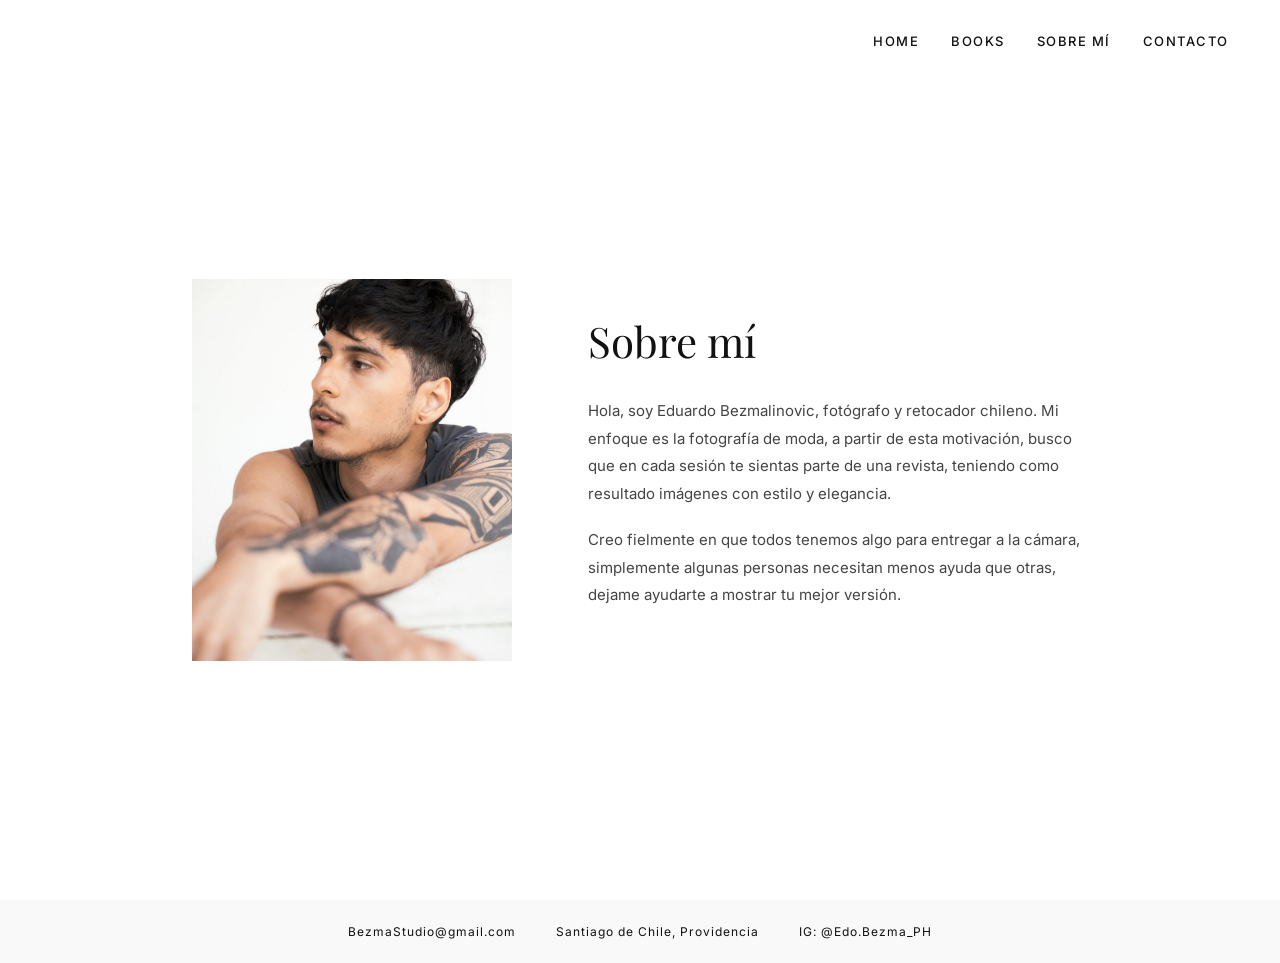
==== about/index.html @ bd8b9138 "Movil" ====
<!DOCTYPE html>
<html lang="es">
<head>
  <meta charset="UTF-8">
  <meta name="viewport" content="width=device-width, initial-scale=1.0">
  <title>Sobre mí | Bezma Studio</title>

  <link href="https://fonts.googleapis.com/css2?family=Inter:wght@300;400;500&family=Playfair+Display:wght@400;500;600&display=swap" rel="stylesheet">
  <link rel="stylesheet" href="/style.css">
</head>

<body class="about-page inner-page is-loading" style="overflow:hidden;height:100vh;">

  <!-- MENÚ -->
  <header class="menu">
    <nav>
      <ul>
        <li><a href="/">Home</a></li>
        <li><a href="/#books">Books</a></li>
        <li><a href="/about">Sobre mí</a></li>
        <li><a href="/contact">Contacto</a></li>
      </ul>
    </nav>
  </header>


  <!-- ================================================== -->
  <!-- ABOUT                                              -->
  <!-- ================================================== -->
  <section class="about-section">
    <div class="about-container">

      <div class="about-image">
        <img src="/images/yo.jpg" alt="Eduardo Bezmalinovic ">
        <!-- ↑ reemplaza "yo.jpg" con tu foto de perfil       -->
        <!-- Formato ideal: vertical, mín 600×800px           -->
      </div>

      <div class="about-text">
        <h2>Sobre mí</h2>

        <!-- ↓ Edita libremente el texto de presentación -->
        <p>
          Hola, soy Eduardo Bezmalinovic, fotógrafo y retocador chileno. 
          Mi enfoque es la fotografía de moda, a partir de esta 
          motivación, busco que en cada sesión te sientas parte de una revista, 
          teniendo como resultado imágenes con estilo y elegancia.
        </p>
        <p>
          Creo fielmente en que todos tenemos algo para entregar a la cámara, simplemente algunas
           personas necesitan menos ayuda que otras, dejame ayudarte a mostrar tu mejor versión.
        </p>
        <!-- ↑ Puedes agregar más párrafos <p> aquí -->
      </div>

    </div>
  </section>


  <!-- FOOTER -->
  <footer class="footer-line">
    <div class="footer-content">
      <a href="mailto:BezmaStudio@gmail.com">BezmaStudio@gmail.com</a>
      <span>Santiago de Chile, Providencia</span>
      <a href="https://www.instagram.com/edo.bezma_ph/" target="_blank" rel="noopener">IG: @Edo.Bezma_PH</a>
    </div>
  </footer>


  <!-- JS -->
  <script src="/js/menu.js"></script>
  <script src="/js/pagetransitions.js"></script>

</body>
</html>
---- style.css ----
/* ============================================================
   BEZMA STUDIO — style.css
   Última revisión: producción
   ============================================================ */


/* ============================================================
   1. RESET & VARIABLES
   ============================================================ */

*, *::before, *::after {
  margin: 0;
  padding: 0;
  box-sizing: border-box;
}

:root {
  --color-bg:       #ffffff;
  --color-text:     #111111;
  --color-muted:    #444444;
  --color-border:   #111111;
  --color-footer-bg:#f9f9f9;
  --font-display:   'Playfair Display', serif;
  --font-body:      'Inter', sans-serif;
  --transition-base: 0.4s ease;
}

html {
  scroll-behavior: smooth;
}

body {
  font-family: var(--font-body);
  background: var(--color-bg);
  color: var(--color-text);
  opacity: 1;
  transition: opacity 0.5s;
  will-change: opacity;
}

/* Fade in/out para page transitions */
body.is-loading,
body.fade-out {
  opacity: 0;
}


/* ============================================================
   2. MENÚ
   ============================================================ */

.menu {
  position: fixed;
  top: 0;
  right: 0;
  width: 100%;
  z-index: 10000;
  padding: 30px 4%;
  display: flex;
  justify-content: flex-end;
  background: transparent;
  transition: opacity 0.5s ease, background 0.4s ease;
}

.menu ul {
  list-style: none;
  display: flex;
  gap: 32px;
}

.menu a {
  text-decoration: none;
  font-weight: 500;
  font-size: 13px;
  letter-spacing: 1.5px;
  text-transform: uppercase;
  transition: color var(--transition-base), opacity var(--transition-base);
}

.menu a:hover {
  opacity: 0.6;
}

/* Colores adaptativos en Home */
.menu.light a { color: #ffffff; }
.menu.dark  a { color: #111111; }

/* Páginas internas — fondo blanco fijo */
body.about-page   .menu,
body.contact-page .menu {
  background: var(--color-bg);
}

body.about-page   .menu a,
body.contact-page .menu a {
  color: var(--color-text);
}


/* ============================================================
   3. HOME — SLIDESHOW
   ============================================================ */

.slideshow-section {
  position: relative;
  height: 100vh;
  overflow: hidden;
}

.slideshow img {
  width: 100%;
  height: 100%;
  object-fit: cover;
  position: absolute;
  top: 0;
  left: 0;
  opacity: 0;
  transition: opacity 2s ease;
  /* Evita taint en canvas para getBrightness */
  cross-origin: anonymous;
}

.slideshow img.active {
  opacity: 1;
}


/* ============================================================
   4. HERO
   ============================================================ */

.hero-text {
  position: absolute;
  top: 50%;
  left: 50%;
  transform: translate(-50%, -50%);
  text-align: center;
  will-change: transform;
  pointer-events: none;
}

.hero-text h1 {
  font-family: var(--font-display);
  font-size: clamp(44px, 8vw, 80px);
  font-weight: 500;
  letter-spacing: 3px;
  line-height: 1.1;
}

.hero-text p {
  font-family: var(--font-body);
  font-size: clamp(13px, 2vw, 18px);
  margin-top: 16px;
  letter-spacing: 3px;
  font-weight: 300;
  text-transform: uppercase;
}

.adaptive-text.light { color: #f5f5f5; }
.adaptive-text.dark  { color: #111111; }


/* ============================================================
   5. BOOKS
   ============================================================ */

section {
  scroll-margin-top: 100px;
}

#books {
  min-height: 100vh;
  padding: 100px 8% 80px;
  text-align: center;
  display: flex;
  flex-direction: column;
}

#books h2 {
  font-family: var(--font-display);
  font-size: clamp(28px, 4vw, 42px);
  font-weight: 500;
  letter-spacing: 3px;
  margin-bottom: 60px;
  text-transform: uppercase;
}

.books-grid {
  display: grid;
  grid-template-columns: repeat(auto-fit, minmax(280px, 1fr));
  gap: 60px;
}

.book img {
  width: 100%;
  height: auto;
  aspect-ratio: 9 / 16; /* proporción vertical 1080×1920 */
  object-fit: cover;
  transition: transform var(--transition-base);
  cursor: pointer;
  display: block;
}

.book img:hover {
  transform: scale(1.03);
}

.book h3 {
  font-family: var(--font-display);
  font-size: 22px;
  margin-top: 20px;
  font-weight: 400;
}

.book p {
  font-family: var(--font-body);
  font-size: 14px;
  margin: 8px 0 16px;
  color: var(--color-muted);
  letter-spacing: 0.5px;
}

.book button {
  font-family: var(--font-body);
  font-size: 12px;
  letter-spacing: 2px;
  text-transform: uppercase;
  padding: 10px 24px;
  border: 1px solid var(--color-border);
  background: transparent;
  cursor: pointer;
  transition: background var(--transition-base), color var(--transition-base);
}

.book button:hover {
  background: var(--color-text);
  color: var(--color-bg);
}


/* ============================================================
   6. EDITORIAL — CARRUSEL INFINITO
   ============================================================ */

.editorial-section {
  padding: 120px 0 100px;
  overflow: hidden;
  background: var(--color-bg);
}

.section-title {
  text-align: center;
  font-family: var(--font-body);
  font-size: 11px;
  letter-spacing: 8px;
  font-weight: 400;
  text-transform: uppercase;
  margin-bottom: 80px;
  color: var(--color-muted);
}

.editorial-wrapper {
  position: relative;
  overflow: hidden;
  width: 100%;
  cursor: grab;
}

.editorial-wrapper:active {
  cursor: grabbing;
}

.editorial-track {
  display: flex;
  gap: 32px;
  will-change: transform;
}

.editorial-card {
  flex: 0 0 38%;
  text-decoration: none;
  color: inherit;
  display: block;
}

.editorial-card img {
  width: 100%;
  height: 320px;
  object-fit: cover;
  transition: transform 0.6s ease;
  display: block;
}

.editorial-card:hover img {
  transform: scale(1.04);
}

.editorial-card h3 {
  margin-top: 16px;
  font-family: var(--font-display);
  font-size: 16px;
  letter-spacing: 2px;
  font-weight: 400;
  text-align: center;
}


/* ============================================================
   7. MODAL
   ============================================================ */

.modal {
  display: none;
  position: fixed;
  z-index: 50000;
  inset: 0;
  background: rgba(0, 0, 0, 0.45);
  justify-content: center;
  align-items: center;
  padding: 20px;
}

.modal-content {
  background: rgba(255, 255, 255, 0.96);
  backdrop-filter: blur(12px);
  -webkit-backdrop-filter: blur(12px);
  padding: 48px 40px;
  border-radius: 4px;
  width: 100%;
  max-width: 560px;
  max-height: 90vh;
  overflow-y: auto;
  text-align: left;
  position: relative;
}

.modal-content h3 {
  font-family: var(--font-display);
  font-size: 28px;
  font-weight: 400;
  margin-bottom: 16px;
}

.modal-content p {
  font-family: var(--font-body);
  font-size: 15px;
  line-height: 1.7;
  color: var(--color-muted);
  margin-bottom: 10px;
}

.modal .close {
  position: absolute;
  top: 16px;
  right: 20px;
  font-size: 24px;
  cursor: pointer;
  color: var(--color-text);
  font-weight: 300;
  line-height: 1;
  transition: opacity var(--transition-base);
}

.modal .close:hover {
  opacity: 0.5;
}


/* ============================================================
   8. ABOUT
   ============================================================ */

.about-section {
  min-height: 100vh;
  display: flex;
  justify-content: center;
  align-items: center;
  padding: 120px 8% 80px;
  box-sizing: border-box;
}

.about-container {
  display: flex;
  align-items: center;
  justify-content: center;
  gap: clamp(40px, 6vw, 100px);
  max-width: 1000px;
  margin: 0 auto;
  width: 100%;
}

.about-image {
  flex: 0 0 auto;
}

.about-image img {
  width: clamp(180px, 25vw, 320px);
  height: auto;
  object-fit: cover;
  display: block;
}

.about-text {
  flex: 1;
  min-width: 0;
  max-width: 500px;
}

.about-text h2 {
  font-family: var(--font-display);
  font-size: clamp(28px, 4vw, 42px);
  font-weight: 400;
  margin-bottom: 28px;
}

.about-text p {
  font-family: var(--font-body);
  font-size: 15px;
  line-height: 1.85;
  margin-bottom: 18px;
  color: var(--color-muted);
}


/* ============================================================
   9. CONTACT
   ============================================================ */

.page-wrapper {
  display: flex;
  flex-direction: column;
  min-height: 100vh;
}

main.contact-main {
  flex: 1;
  display: flex;
  align-items: center;
  justify-content: center;
  padding: 120px 8% 60px;
}

.contact-section {
  text-align: center;
}

.contact-section h2 {
  font-family: var(--font-display);
  font-size: clamp(28px, 4vw, 42px);
  font-weight: 400;
  margin-bottom: 24px;
}

.contact-section p {
  font-family: var(--font-body);
  font-size: 15px;
  line-height: 1.7;
  margin-bottom: 14px;
  color: var(--color-muted);
}

.social-links {
  margin-top: 32px;
}

.social-links a {
  font-family: var(--font-body);
  display: inline-block;
  color: var(--color-text);
  text-decoration: none;
  font-size: 13px;
  letter-spacing: 2px;
  text-transform: uppercase;
  border-bottom: 1px solid var(--color-text);
  padding-bottom: 2px;
  transition: opacity var(--transition-base);
}

.social-links a:hover {
  opacity: 0.5;
}


/* ============================================================
   10. FOOTER
   ============================================================ */

footer.footer-line {
  padding: 24px 8%;
  background: var(--color-footer-bg);
  font-family: var(--font-body);
  font-size: 12px;
  letter-spacing: 1px;
  color: var(--color-text);
  display: flex;
  justify-content: center;
  align-items: center;
}

.footer-content {
  display: flex;
  justify-content: center;
  align-items: center;
  gap: 40px;
  flex-wrap: wrap;
  text-align: center;
}

footer.footer-line a {
  color: var(--color-text);
  text-decoration: none;
  transition: opacity var(--transition-base);
}

footer.footer-line a:hover {
  opacity: 0.5;
}


/* ============================================================
   11. RESPONSIVE
   ============================================================ */

@media screen and (max-width: 900px) {
  .editorial-card { flex: 0 0 60%; }
  .editorial-card img { height: 280px; }
}

@media screen and (max-width: 600px) {
  /* Menú */
  .menu {
    padding: 18px 5%;
  }
  .menu ul {
    gap: 20px;
  }
  .menu a {
    font-size: 11px;
    letter-spacing: 1px;
  }

  /* About */
  .about-container {
    flex-direction: column;
    text-align: center;
  }
  .about-text p {
    font-size: 14px;
  }

  /* Editorial */
  .editorial-card { flex: 0 0 85%; }
  .editorial-card img { height: 260px; }

  /* Footer — legible en móvil */
  .footer-content {
    gap: 16px;
    font-size: 11px;
  }
  footer.footer-line {
    padding: 20px 5%;
  }

  /* Modal */
  .modal-content {
    padding: 36px 24px;
  }
}


/* ============================================================
   MODAL — lista de descripción
   ============================================================ */

#modal-description ul {
  list-style: none;
  margin-top: 8px;
}

#modal-description ul li {
  font-family: var(--font-body);
  font-size: 14px;
  line-height: 1.7;
  color: var(--color-muted);
  padding: 6px 0;
  border-bottom: 1px solid rgba(0,0,0,0.06);
  padding-left: 16px;
  position: relative;
}

#modal-description ul li::before {
  content: '—';
  position: absolute;
  left: 0;
  color: #bbb;
}


/* ============================================================
   MODAL — botón Agendar (WhatsApp)
   ============================================================ */

.whatsapp-btn {
  display: inline-block;
  margin-top: 28px;
  padding: 12px 32px;
  font-family: var(--font-body);
  font-size: 12px;
  letter-spacing: 2.5px;
  text-transform: uppercase;
  text-decoration: none;
  color: var(--color-bg);
  background: var(--color-text);
  border: 1px solid var(--color-text);
  transition: background 0.3s ease, color 0.3s ease;
  cursor: pointer;
}

.whatsapp-btn:hover {
  background: transparent;
  color: var(--color-text);
}


/* ============================================================
   BOOKS — card Polas centrada arriba
   ============================================================ */

.books-grid--top {
  display: flex;
  justify-content: center;
  margin-bottom: 60px;
}

.books-grid--top .book {
  width: 100%;
  max-width: 340px;
}


/* ============================================================
   MODAL — aparición suave
   ============================================================ */

.modal {
  opacity: 0;
  transition: opacity 0.35s ease;
  pointer-events: none;
}

.modal.is-open {
  opacity: 1;
  pointer-events: all;
}

.modal-content {
  transform: translateY(18px);
  transition: transform 0.4s cubic-bezier(0.22, 1, 0.36, 1), opacity 0.35s ease;
  opacity: 0;
}

.modal.is-open .modal-content {
  transform: translateY(0);
  opacity: 1;
}
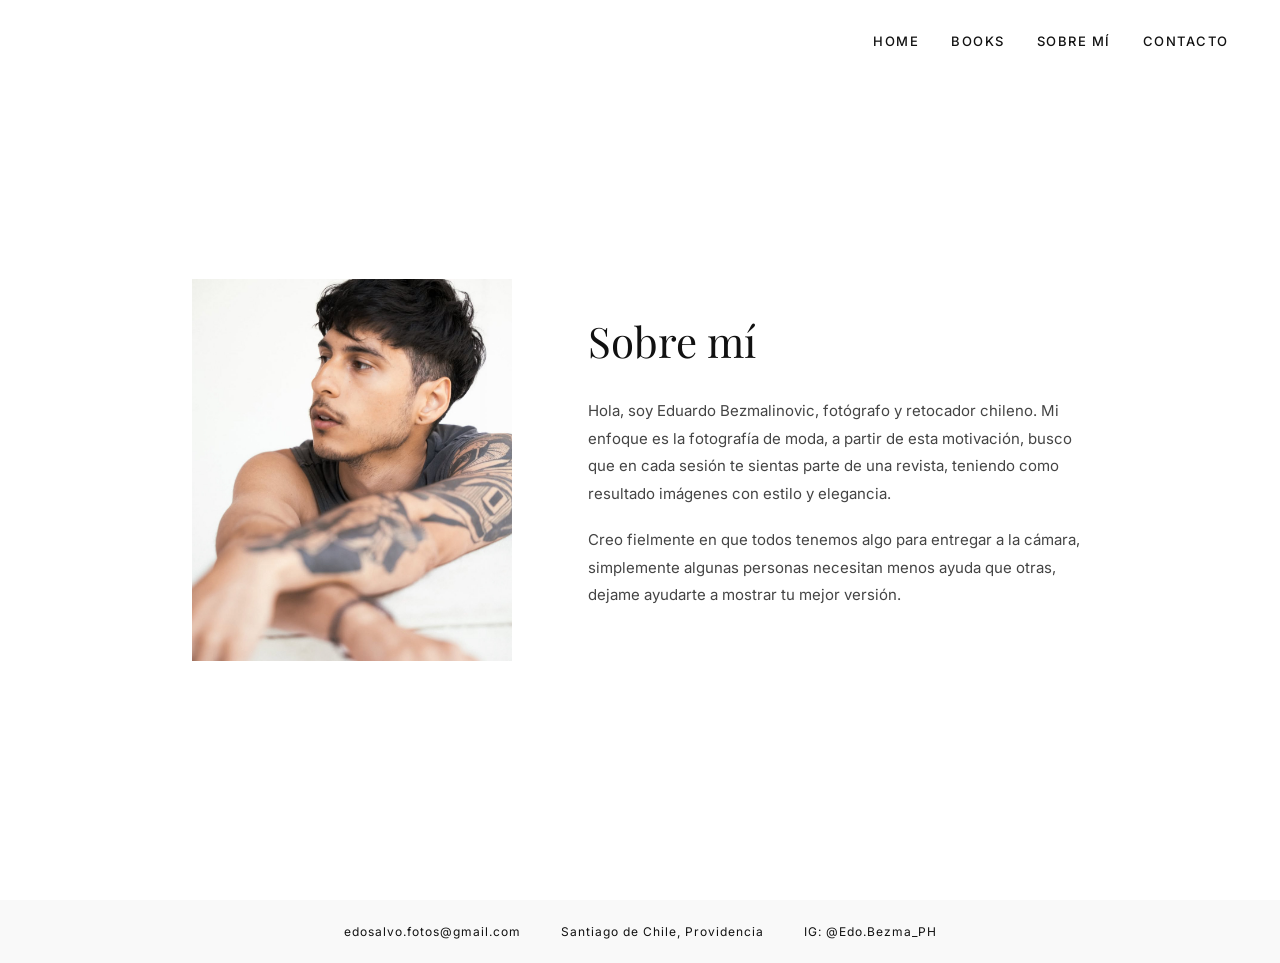
==== commit ab1d34d5: "about mail" ====
--- a/about/index.html
+++ b/about/index.html
@@ -31,7 +31,7 @@
     <div class="about-container">
 
       <div class="about-image">
-        <img src="/images/yo.jpg" alt="Eduardo Bezmalinovic ">
+        <img src="/images/yo.jpg" alt="Eduardo Bezmalinovic">
         <!-- ↑ reemplaza "yo.jpg" con tu foto de perfil       -->
         <!-- Formato ideal: vertical, mín 600×800px           -->
       </div>
@@ -60,7 +60,7 @@
   <!-- FOOTER -->
   <footer class="footer-line">
     <div class="footer-content">
-      <a href="mailto:BezmaStudio@gmail.com">BezmaStudio@gmail.com</a>
+      <a href="mailto:edosalvo.fotos@gmail.com">edosalvo.fotos@gmail.com</a>
       <span>Santiago de Chile, Providencia</span>
       <a href="https://www.instagram.com/edo.bezma_ph/" target="_blank" rel="noopener">IG: @Edo.Bezma_PH</a>
     </div>
--- a/style.css
+++ b/style.css
@@ -370,13 +370,56 @@
    8. ABOUT
    ============================================================ */
 
+/* Desktop: página estática sin scroll */
+body.about-page {
+  overflow: hidden;
+  height: 100vh;
+}
+
 .about-section {
-  min-height: 100vh;
+  height: 100vh;
   display: flex;
   justify-content: center;
   align-items: center;
   padding: 120px 8% 80px;
   box-sizing: border-box;
+  overflow: hidden;
+}
+
+/* Móvil: scroll libre, todo visible */
+@media screen and (max-width: 600px) {
+  body.about-page {
+    overflow-y: auto;
+    height: auto;
+  }
+
+  .about-section {
+    height: auto;
+    min-height: 100vh;
+    overflow: visible;
+    padding: 100px 6% 40px;
+  }
+
+  .about-container {
+    flex-direction: column;
+    align-items: center;
+    text-align: center;
+    gap: 24px;
+  }
+
+  .about-image img {
+    width: 160px;
+  }
+
+  .about-text h2 {
+    font-size: 26px;
+    margin-bottom: 14px;
+  }
+
+  .about-text p {
+    font-size: 14px;
+    line-height: 1.75;
+  }
 }
 
 .about-container {
@@ -662,4 +705,4 @@
 .modal.is-open .modal-content {
   transform: translateY(0);
   opacity: 1;
-}+}
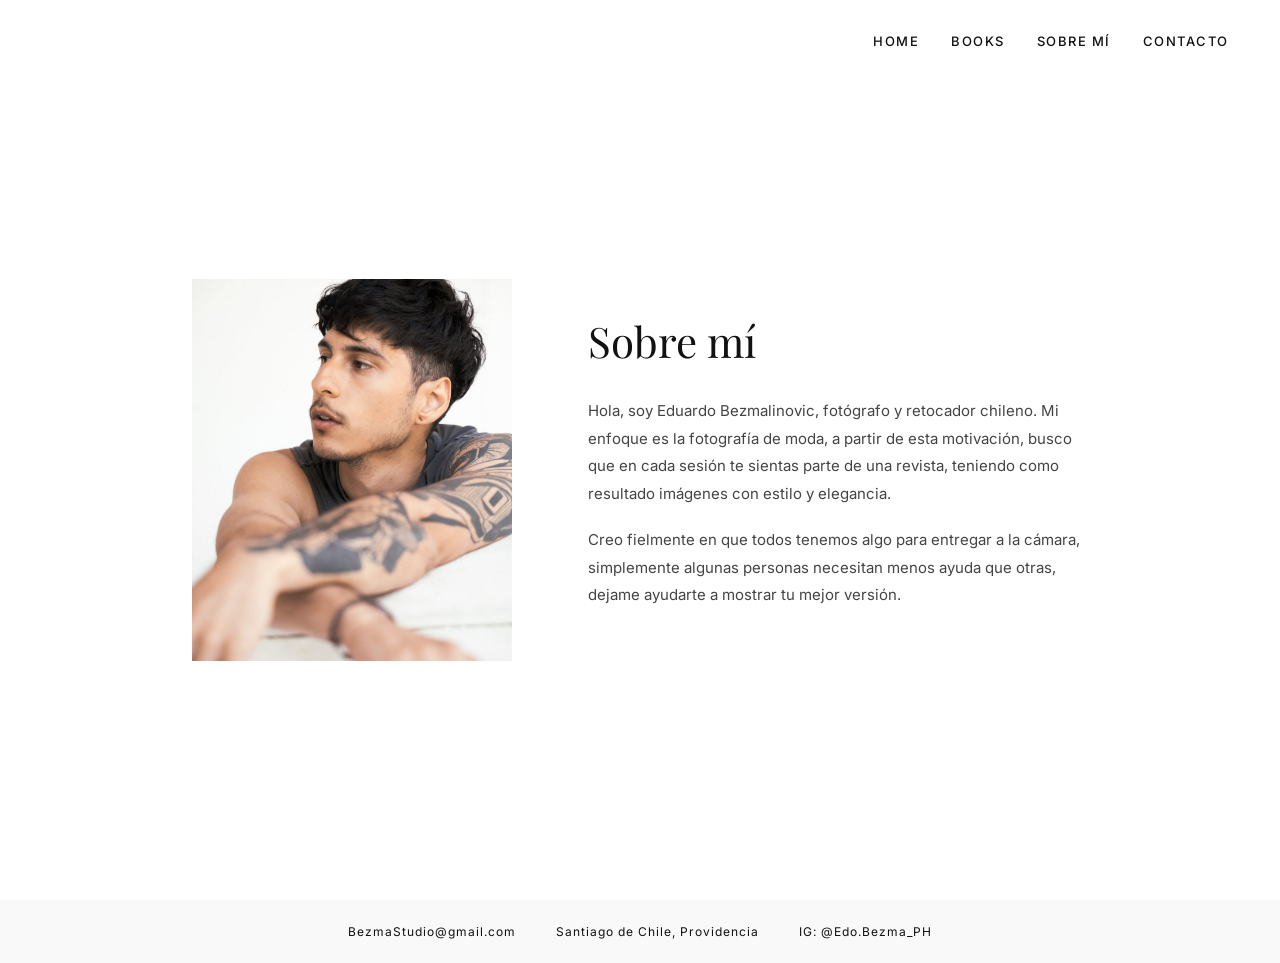
==== commit b90563e1: "metadata" ====
--- a/about/index.html
+++ b/about/index.html
@@ -9,7 +9,7 @@
   <link rel="stylesheet" href="/style.css">
 </head>
 
-<body class="about-page inner-page is-loading" style="overflow:hidden;height:100vh;">
+<body class="about-page inner-page is-loading">
 
   <!-- MENÚ -->
   <header class="menu">
@@ -60,7 +60,7 @@
   <!-- FOOTER -->
   <footer class="footer-line">
     <div class="footer-content">
-      <a href="mailto:edosalvo.fotos@gmail.com">edosalvo.fotos@gmail.com</a>
+      <a href="mailto:BezmaStudio@gmail.com">BezmaStudio@gmail.com</a>
       <span>Santiago de Chile, Providencia</span>
       <a href="https://www.instagram.com/edo.bezma_ph/" target="_blank" rel="noopener">IG: @Edo.Bezma_PH</a>
     </div>
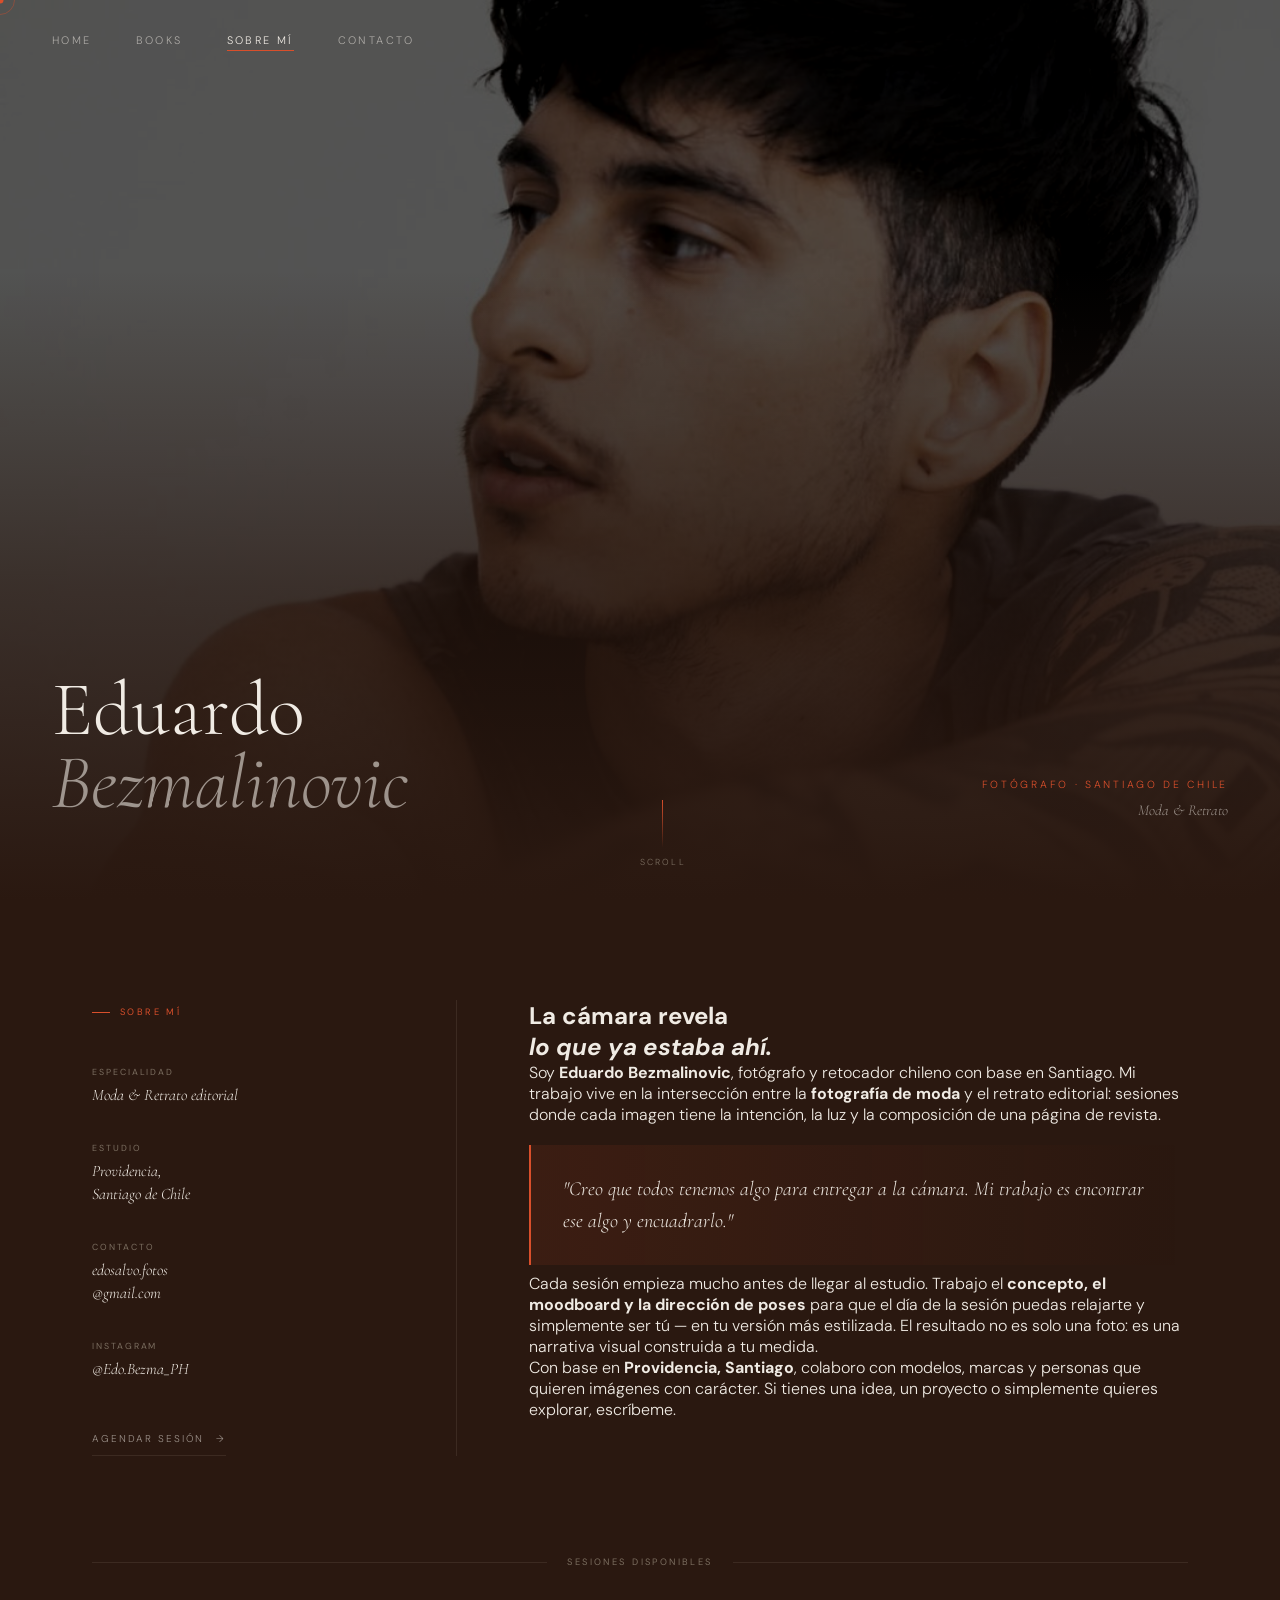
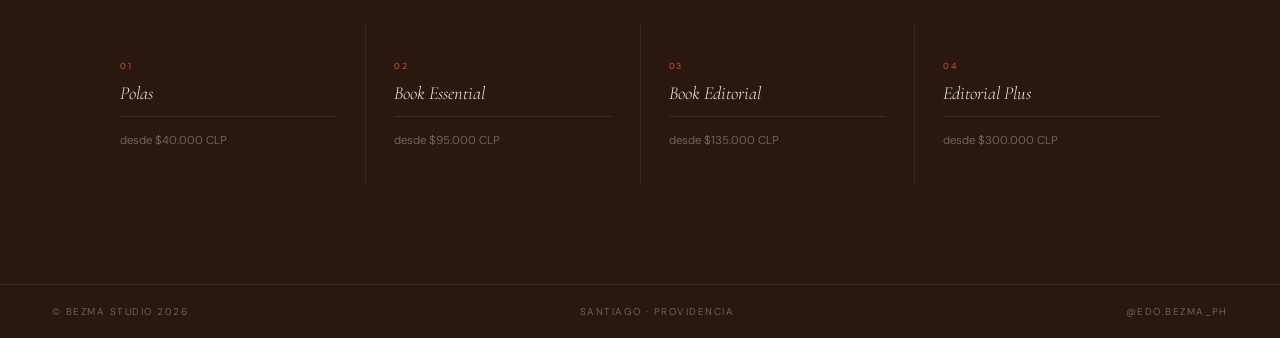
==== commit 06538b6e: "about" ====
--- a/about/index.html
+++ b/about/index.html
@@ -3,73 +3,867 @@
 <head>
   <meta charset="UTF-8">
   <meta name="viewport" content="width=device-width, initial-scale=1.0">
-  <title>Sobre mí | Bezma Studio</title>
-
-  <link href="https://fonts.googleapis.com/css2?family=Inter:wght@300;400;500&family=Playfair+Display:wght@400;500;600&display=swap" rel="stylesheet">
+
+  <title>Sobre mí | Bezma Studio — Eduardo Bezmalinovic, Fotógrafo de Moda en Santiago</title>
+  <meta name="description" content="Eduardo Bezmalinovic, fotógrafo chileno especializado en moda y retrato en Santiago de Chile. Conoce su visión, su trabajo y el estudio Bezma Studio en Providencia.">
+  <link rel="canonical" href="https://bezmastudio.com/about">
+  <meta name="robots" content="index, follow">
+  <meta name="author" content="Eduardo Bezmalinovic — Bezma Studio">
+
+  <meta property="og:type" content="profile">
+  <meta property="og:url" content="https://bezmastudio.com/about">
+  <meta property="og:title" content="Sobre mí | Bezma Studio — Eduardo Bezmalinovic">
+  <meta property="og:description" content="Fotógrafo chileno especializado en moda y retrato. Sesiones de fotografía editorial en Santiago de Chile.">
+  <meta property="og:image" content="https://bezmastudio.com/images/og-cover.jpg">
+  <meta property="og:locale" content="es_CL">
+  <meta property="og:site_name" content="Bezma Studio">
+
+  <meta name="twitter:card" content="summary_large_image">
+  <meta name="twitter:title" content="Sobre mí | Bezma Studio">
+  <meta name="twitter:description" content="Eduardo Bezmalinovic, fotógrafo de moda y retrato en Santiago de Chile.">
+  <meta name="twitter:image" content="https://bezmastudio.com/images/og-cover.jpg">
+
+  <script type="application/ld+json">
+  {
+    "@context": "https://schema.org",
+    "@type": "ProfilePage",
+    "name": "Sobre mí — Eduardo Bezmalinovic",
+    "url": "https://bezmastudio.com/about",
+    "mainEntity": {
+      "@type": "Person",
+      "name": "Eduardo Bezmalinovic",
+      "jobTitle": "Fotógrafo de Moda y Retrato",
+      "description": "Fotógrafo y retocador chileno especializado en fotografía de moda y retrato en Santiago de Chile.",
+      "url": "https://bezmastudio.com",
+      "email": "edosalvo.fotos@gmail.com",
+      "telephone": "+56978979883",
+      "image": "https://bezmastudio.com/images/yo.jpg",
+      "worksFor": { "@type": "Organization", "name": "Bezma Studio" },
+      "address": {
+        "@type": "PostalAddress",
+        "addressLocality": "Providencia",
+        "addressRegion": "Región Metropolitana",
+        "addressCountry": "CL"
+      },
+      "sameAs": ["https://www.instagram.com/edo.bezma_ph/"]
+    }
+  }
+  </script>
+
+  <script type="application/ld+json">
+  {
+    "@context": "https://schema.org",
+    "@type": "BreadcrumbList",
+    "itemListElement": [
+      { "@type": "ListItem", "position": 1, "name": "Home",     "item": "https://bezmastudio.com/" },
+      { "@type": "ListItem", "position": 2, "name": "Sobre mí", "item": "https://bezmastudio.com/about" }
+    ]
+  }
+  </script>
+
+  <link rel="icon" type="image/png" href="/favicon.png">
+  <link rel="preconnect" href="https://fonts.googleapis.com">
+  <link rel="preconnect" href="https://fonts.gstatic.com" crossorigin>
+  <link href="https://fonts.googleapis.com/css2?family=Cormorant+Garamond:ital,wght@0,300;0,400;1,300;1,400;1,500&family=DM+Sans:wght@200;300;400&display=swap" rel="stylesheet">
   <link rel="stylesheet" href="/style.css">
+
+  <style>
+    /* ══════════════════════════════════════════
+       TOKENS — misma paleta que contact.html
+    ══════════════════════════════════════════ */
+    :root {
+      --bg:          #2a1810;
+      --bg-mid:      #3d2118;
+      --bg-light:    #4a2b1e;
+      --border:       rgba(168,156,140,0.14);
+      --border-hover: rgba(168,156,140,0.32);
+      --tango:       #d94f2b;
+      --tango-dim:   rgba(217,79,43,0.10);
+      --olive:       #6b6140;
+      --text:        #f0ebe4;
+      --text-mid:    rgba(240,235,228,0.58);
+      --text-muted:  rgba(168,156,140,0.65);
+      --serif:  'Cormorant Garamond', Georgia, serif;
+      --sans:   'DM Sans', sans-serif;
+      --ease:   cubic-bezier(0.25, 0.1, 0.25, 1);
+    }
+
+    /* ── RESET ───────────────────────────── */
+    *, *::before, *::after { box-sizing: border-box; margin: 0; padding: 0; }
+    html { font-size: 16px; scroll-behavior: smooth; }
+
+    body {
+      background: var(--bg);
+      color: var(--text);
+      font-family: var(--sans);
+      font-weight: 300;
+      -webkit-font-smoothing: antialiased;
+      min-height: 100vh;
+      cursor: none;
+    }
+
+    /* ── CURSOR ──────────────────────────── */
+    .cursor {
+      position: fixed;
+      width: 7px; height: 7px;
+      background: var(--tango);
+      border-radius: 50%;
+      pointer-events: none;
+      z-index: 9999;
+      transform: translate(-50%, -50%);
+    }
+    .cursor-ring {
+      position: fixed;
+      width: 30px; height: 30px;
+      border: 1px solid rgba(217,79,43,0.4);
+      border-radius: 50%;
+      pointer-events: none;
+      z-index: 9998;
+      transform: translate(-50%, -50%);
+      transition: width .22s var(--ease), height .22s var(--ease), border-color .22s;
+    }
+    a, button { cursor: none; }
+
+    /* ── HEADER ──────────────────────────── */
+    .site-header {
+      position: fixed;
+      top: 0; left: 0; right: 0;
+      z-index: 100;
+      padding: 28px 52px;
+    }
+    .site-nav ul { list-style: none; display: flex; gap: 44px; }
+    .site-nav a {
+      font-family: var(--sans);
+      font-size: 0.68rem;
+      font-weight: 300;
+      letter-spacing: 0.22em;
+      text-transform: uppercase;
+      text-decoration: none;
+      color: var(--text-mid);
+      transition: color .25s var(--ease);
+      padding-bottom: 3px;
+    }
+    .site-nav a:hover { color: var(--text); }
+    .site-nav a[aria-current="page"] {
+      color: var(--text);
+      border-bottom: 1px solid var(--tango);
+    }
+
+    /* ══════════════════════════════════════════
+       HERO — imagen full height con texto
+    ══════════════════════════════════════════ */
+    .about-hero {
+      position: relative;
+      height: 100vh;
+      overflow: hidden;
+      display: flex;
+      align-items: flex-end;
+    }
+
+    .about-hero__img {
+      position: absolute;
+      inset: 0;
+      width: 100%; height: 100%;
+      object-fit: cover;
+      object-position: center 15%;
+      filter: brightness(0.35) contrast(1.1) saturate(0.8);
+      transform: scale(1.04);
+      transition: transform 12s var(--ease);
+    }
+    .about-hero:hover .about-hero__img { transform: scale(1.0); }
+
+    /* Gradiente inferior */
+    .about-hero::after {
+      content: '';
+      position: absolute; inset: 0;
+      background: linear-gradient(
+        to bottom,
+        transparent 30%,
+        rgba(42,24,16,0.6) 65%,
+        var(--bg) 100%
+      );
+    }
+
+    /* Texto hero */
+    .hero-content {
+      position: relative;
+      z-index: 2;
+      padding: 0 52px 80px;
+      width: 100%;
+      display: flex;
+      align-items: flex-end;
+      justify-content: space-between;
+      gap: 40px;
+    }
+
+    .hero-name {
+      font-family: var(--serif);
+      font-size: clamp(3.2rem, 6vw, 6.5rem);
+      font-weight: 300;
+      line-height: 0.95;
+      opacity: 0;
+      animation: fadeUp 1s var(--ease) .1s forwards;
+    }
+    .hero-name em {
+      display: block;
+      font-style: italic;
+      color: var(--text-mid);
+    }
+
+    .hero-meta {
+      text-align: right;
+      opacity: 0;
+      animation: fadeUp 1s var(--ease) .3s forwards;
+    }
+    .hero-meta__role {
+      display: block;
+      font-size: 0.65rem;
+      font-weight: 300;
+      letter-spacing: 0.26em;
+      text-transform: uppercase;
+      color: var(--tango);
+      margin-bottom: 8px;
+    }
+    .hero-meta__location {
+      font-family: var(--serif);
+      font-size: 0.95rem;
+      font-style: italic;
+      color: var(--text-mid);
+    }
+
+    /* Indicador de scroll */
+    .scroll-hint {
+      position: absolute;
+      bottom: 32px;
+      left: 50%;
+      transform: translateX(-50%);
+      z-index: 3;
+      display: flex;
+      flex-direction: column;
+      align-items: center;
+      gap: 8px;
+      opacity: 0;
+      animation: fadeUp .8s var(--ease) .8s forwards;
+    }
+    .scroll-hint__line {
+      width: 1px;
+      height: 48px;
+      background: linear-gradient(to bottom, var(--tango), transparent);
+      animation: scrollPulse 2s ease-in-out infinite;
+    }
+    .scroll-hint__label {
+      font-size: 0.55rem;
+      letter-spacing: 0.24em;
+      text-transform: uppercase;
+      color: var(--text-muted);
+    }
+
+    @keyframes scrollPulse {
+      0%, 100% { opacity: 0.4; transform: scaleY(1); }
+      50%       { opacity: 1;   transform: scaleY(1.15); }
+    }
+
+    /* ══════════════════════════════════════════
+       SECCIÓN BIO — layout asimétrico
+    ══════════════════════════════════════════ */
+    .about-bio {
+      display: grid;
+      grid-template-columns: 1fr 2fr;
+      gap: 0;
+      padding: 100px 52px 100px;
+      max-width: 1200px;
+      margin: 0 auto;
+      position: relative;
+    }
+
+    /* Columna izquierda — índice + datos */
+    .bio-sidebar {
+      padding-right: 64px;
+      border-right: 1px solid var(--border);
+      padding-top: 6px;
+    }
+
+    .bio-index {
+      font-size: 0.58rem;
+      font-weight: 400;
+      letter-spacing: 0.26em;
+      text-transform: uppercase;
+      color: var(--tango);
+      display: flex;
+      align-items: center;
+      gap: 10px;
+      margin-bottom: 48px;
+      opacity: 0;
+      animation: fadeUp .8s var(--ease) .1s forwards;
+    }
+    .bio-index::before {
+      content: '';
+      width: 18px; height: 1px;
+      background: var(--tango);
+    }
+
+    /* Stats / datos clave */
+    .bio-stats {
+      display: flex;
+      flex-direction: column;
+      gap: 36px;
+    }
+
+    .stat {
+      opacity: 0;
+      animation: fadeUp .8s var(--ease) forwards;
+    }
+    .stat:nth-child(1) { animation-delay: .2s; }
+    .stat:nth-child(2) { animation-delay: .32s; }
+    .stat:nth-child(3) { animation-delay: .44s; }
+    .stat:nth-child(4) { animation-delay: .56s; }
+
+    .stat__label {
+      font-size: 0.55rem;
+      font-weight: 400;
+      letter-spacing: 0.22em;
+      text-transform: uppercase;
+      color: var(--text-muted);
+      margin-bottom: 6px;
+    }
+    .stat__value {
+      font-family: var(--serif);
+      font-size: 1rem;
+      font-weight: 300;
+      font-style: italic;
+      color: var(--text);
+      line-height: 1.4;
+    }
+
+    /* CTA en sidebar */
+    .sidebar-cta {
+      display: inline-flex;
+      align-items: center;
+      gap: 12px;
+      margin-top: 52px;
+      text-decoration: none;
+      font-size: 0.62rem;
+      font-weight: 300;
+      letter-spacing: 0.2em;
+      text-transform: uppercase;
+      color: var(--text-mid);
+      border-bottom: 1px solid var(--border);
+      padding-bottom: 10px;
+      transition: color .25s var(--ease), border-color .25s;
+      opacity: 0;
+      animation: fadeUp .8s var(--ease) .65s forwards;
+    }
+    .sidebar-cta:hover {
+      color: var(--tango);
+      border-color: var(--tango);
+    }
+    .sidebar-cta__arrow { transition: transform .25s var(--ease); }
+    .sidebar-cta:hover .sidebar-cta__arrow { transform: translateX(4px); }
+
+    /* Columna derecha — texto */
+    .bio-text {
+      padding-left: 72px;
+    }
+
+    /* ══════════════════════════════════════════
+       BLOQUE DE TEXTO — versión original / rewrite
+       Instrucción para Eduardo:
+       ─────────────────────────────────────────
+       Verás dos bloques de texto aquí:
+       1. class="bio-version bio-version--original"  → tu texto actual
+       2. class="bio-version bio-version--rewrite"   → mi propuesta
+
+       Para activar el que prefieras:
+       - Deja visible el que quieres (sin el comentario)
+       - Envuelve el otro en <!-- ... -->
+       ─────────────────────────────────────────
+    ══════════════════════════════════════════ -->
+
+    <!-- ══════════════════════════════════════
+         VERSIÓN A — Texto original de Eduardo
+    ══════════════════════════════════════════ -->
+    <!-- BORRAR ESTE COMENTARIO PARA ACTIVAR LA VERSIÓN ORIGINAL
+    <div class="bio-version bio-version--original">
+    </div>
+    FIN VERSIÓN ORIGINAL -->
+
+    <!-- ══════════════════════════════════════
+         VERSIÓN B — Rewrite profesional (activa por defecto)
+    ══════════════════════════════════════════ -->
+
+    .bio-heading {
+      font-family: var(--serif);
+      font-size: clamp(1.9rem, 2.8vw, 2.8rem);
+      font-weight: 300;
+      line-height: 1.2;
+      margin-bottom: 36px;
+      opacity: 0;
+      animation: fadeUp .85s var(--ease) .15s forwards;
+    }
+    .bio-heading em {
+      font-style: italic;
+      color: var(--text-mid);
+    }
+
+    .bio-body {
+      display: flex;
+      flex-direction: column;
+      gap: 28px;
+    }
+
+    .bio-body p {
+      font-size: 0.88rem;
+      font-weight: 300;
+      line-height: 1.95;
+      color: var(--text-mid);
+      opacity: 0;
+      animation: fadeUp .85s var(--ease) forwards;
+    }
+    .bio-body p:nth-child(1) { animation-delay: .25s; }
+    .bio-body p:nth-child(2) { animation-delay: .38s; }
+    .bio-body p:nth-child(3) { animation-delay: .51s; }
+
+    .bio-body p strong {
+      color: var(--text);
+      font-weight: 400;
+    }
+
+    /* Cita / pull quote */
+    .bio-pullquote {
+      margin: 20px 0 8px;
+      padding: 28px 32px;
+      border-left: 2px solid var(--tango);
+      background: linear-gradient(to right, var(--tango-dim), transparent);
+      opacity: 0;
+      animation: fadeUp .85s var(--ease) .6s forwards;
+    }
+    .bio-pullquote p {
+      font-family: var(--serif) !important;
+      font-size: 1.25rem !important;
+      font-style: italic;
+      font-weight: 300 !important;
+      color: var(--text) !important;
+      line-height: 1.6 !important;
+      animation: none !important;
+      opacity: 1 !important;
+    }
+
+    /* ══════════════════════════════════════════
+       SECCIÓN SERVICIOS — visual summary
+    ══════════════════════════════════════════ */
+    .about-services {
+      padding: 0 52px 100px;
+      max-width: 1200px;
+      margin: 0 auto;
+    }
+
+    .services-divider {
+      display: flex;
+      align-items: center;
+      gap: 20px;
+      margin-bottom: 56px;
+    }
+    .services-divider::before,
+    .services-divider::after {
+      content: '';
+      flex: 1;
+      height: 1px;
+      background: var(--border);
+    }
+    .services-divider span {
+      font-size: 0.58rem;
+      font-weight: 400;
+      letter-spacing: 0.26em;
+      text-transform: uppercase;
+      color: var(--text-muted);
+    }
+
+    .services-grid {
+      display: grid;
+      grid-template-columns: repeat(4, 1fr);
+      gap: 1px;
+      background: var(--border);
+    }
+
+    .service-item {
+      background: var(--bg);
+      padding: 36px 28px;
+      display: flex;
+      flex-direction: column;
+      gap: 10px;
+      transition: background .3s var(--ease);
+      text-decoration: none;
+    }
+    .service-item:hover { background: var(--bg-light); }
+
+    .service-item__number {
+      font-size: 0.55rem;
+      font-weight: 400;
+      letter-spacing: 0.2em;
+      color: var(--tango);
+    }
+    .service-item__name {
+      font-family: var(--serif);
+      font-size: 1.15rem;
+      font-weight: 300;
+      font-style: italic;
+      color: var(--text);
+      line-height: 1.3;
+    }
+    .service-item__price {
+      font-size: 0.72rem;
+      font-weight: 300;
+      color: var(--text-muted);
+      margin-top: auto;
+      padding-top: 16px;
+      border-top: 1px solid var(--border);
+    }
+
+    /* ══════════════════════════════════════════
+       FOOTER
+    ══════════════════════════════════════════ */
+    .page-footer {
+      padding: 20px 52px;
+      border-top: 1px solid var(--border);
+      display: flex;
+      align-items: center;
+      justify-content: space-between;
+      font-size: .62rem;
+      font-weight: 300;
+      letter-spacing: .15em;
+      text-transform: uppercase;
+      color: var(--text-muted);
+    }
+    .page-footer a {
+      color: inherit;
+      text-decoration: none;
+      transition: color .2s;
+    }
+    .page-footer a:hover { color: var(--text); }
+
+    /* ── ANIMACIONES ─────────────────────── */
+    @keyframes fadeUp {
+      from { opacity: 0; transform: translateY(20px); }
+      to   { opacity: 1; transform: translateY(0); }
+    }
+
+    /* ── RESPONSIVE ──────────────────────── */
+    @media (max-width: 960px) {
+      .about-bio {
+        grid-template-columns: 1fr;
+        padding: 64px 28px;
+        gap: 52px;
+      }
+      .bio-sidebar {
+        border-right: none;
+        border-bottom: 1px solid var(--border);
+        padding-right: 0;
+        padding-bottom: 48px;
+      }
+      .bio-stats { flex-direction: row; flex-wrap: wrap; gap: 28px 48px; }
+      .bio-text { padding-left: 0; }
+
+      .hero-content { padding: 0 28px 60px; flex-direction: column; align-items: flex-start; gap: 16px; }
+      .hero-meta { text-align: left; }
+
+      .site-header { padding: 20px 28px; }
+      .about-services { padding: 0 28px 64px; }
+    }
+
+    @media (max-width: 640px) {
+      .services-grid { grid-template-columns: repeat(2, 1fr); }
+      .site-nav ul { gap: 20px; }
+      .page-footer { flex-direction: column; gap: 8px; text-align: center; }
+    }
+
+    @media (max-width: 400px) {
+      .services-grid { grid-template-columns: 1fr; }
+    }
+  </style>
 </head>
 
 <body class="about-page inner-page is-loading">
 
-  <!-- MENÚ -->
-  <header class="menu">
-    <nav>
+  <!-- Cursor -->
+  <div class="cursor" id="cursor"></div>
+  <div class="cursor-ring" id="cursor-ring"></div>
+
+  <!-- HEADER -->
+  <header class="site-header">
+    <nav class="site-nav" aria-label="Navegación principal">
       <ul>
         <li><a href="/">Home</a></li>
         <li><a href="/#books">Books</a></li>
-        <li><a href="/about">Sobre mí</a></li>
+        <li><a href="/about" aria-current="page">Sobre mí</a></li>
         <li><a href="/contact">Contacto</a></li>
       </ul>
     </nav>
   </header>
 
-
-  <!-- ================================================== -->
-  <!-- ABOUT                                              -->
-  <!-- ================================================== -->
-  <section class="about-section">
-    <div class="about-container">
-
-      <div class="about-image">
-        <img src="/images/yo.jpg" alt="Eduardo Bezmalinovic">
-        <!-- ↑ reemplaza "yo.jpg" con tu foto de perfil       -->
-        <!-- Formato ideal: vertical, mín 600×800px           -->
+  <main>
+
+    <!-- ════════════════════════════════════════
+         HERO — foto full screen
+    ════════════════════════════════════════ -->
+    <section class="about-hero" aria-label="Eduardo Bezmalinovic — Bezma Studio">
+
+      <!--
+        Foto de perfil / retrato tuyo, full screen.
+        Reemplaza /images/yo.jpg por la imagen que prefieras.
+        Ideal: vertical u horizontal, mín 1440×900px, foco en el rostro/cuerpo.
+      -->
+      <img class="about-hero__img"
+           src="/images/yo.jpg"
+           alt="Eduardo Bezmalinovic — Fotógrafo de moda y retrato, Bezma Studio Santiago"
+           loading="eager">
+
+      <div class="hero-content">
+        <h1 class="hero-name">
+          Eduardo<br>
+          <em>Bezmalinovic</em>
+        </h1>
+        <div class="hero-meta">
+          <span class="hero-meta__role">Fotógrafo · Santiago de Chile</span>
+          <span class="hero-meta__location">Moda &amp; Retrato</span>
+        </div>
       </div>
 
-      <div class="about-text">
-        <h2>Sobre mí</h2>
-
-        <!-- ↓ Edita libremente el texto de presentación -->
-        <p>
-          Hola, soy Eduardo Bezmalinovic, fotógrafo y retocador chileno. 
-          Mi enfoque es la fotografía de moda, a partir de esta 
-          motivación, busco que en cada sesión te sientas parte de una revista, 
-          teniendo como resultado imágenes con estilo y elegancia.
-        </p>
-        <p>
-          Creo fielmente en que todos tenemos algo para entregar a la cámara, simplemente algunas
-           personas necesitan menos ayuda que otras, dejame ayudarte a mostrar tu mejor versión.
-        </p>
-        <!-- ↑ Puedes agregar más párrafos <p> aquí -->
+      <!-- Indicador scroll -->
+      <div class="scroll-hint" aria-hidden="true">
+        <div class="scroll-hint__line"></div>
+        <span class="scroll-hint__label">Scroll</span>
       </div>
 
-    </div>
-  </section>
-
+    </section>
+
+
+    <!-- ════════════════════════════════════════
+         BIO — texto asimétrico
+    ════════════════════════════════════════ -->
+    <section class="about-bio" aria-labelledby="bio-heading">
+
+      <!-- SIDEBAR — datos clave -->
+      <aside class="bio-sidebar">
+
+        <p class="bio-index">Sobre mí</p>
+
+        <div class="bio-stats">
+
+          <div class="stat">
+            <p class="stat__label">Especialidad</p>
+            <p class="stat__value">Moda &amp; Retrato editorial</p>
+          </div>
+
+          <div class="stat">
+            <p class="stat__label">Estudio</p>
+            <p class="stat__value">Providencia,<br>Santiago de Chile</p>
+          </div>
+
+          <div class="stat">
+            <p class="stat__label">Contacto</p>
+            <p class="stat__value">edosalvo.fotos<br>@gmail.com</p>
+          </div>
+
+          <div class="stat">
+            <p class="stat__label">Instagram</p>
+            <p class="stat__value">@Edo.Bezma_PH</p>
+          </div>
+
+        </div>
+
+        <a href="/contact" class="sidebar-cta">
+          <span>Agendar sesión</span>
+          <span class="sidebar-cta__arrow">→</span>
+        </a>
+
+      </aside>
+
+      <!-- TEXTO PRINCIPAL -->
+      <div class="bio-text">
+
+        <!-- ════════════════════════════════════
+             ▶ VERSIÓN ACTIVA: REWRITE PROFESIONAL
+             ════════════════════════════════════
+             Para volver al texto original, borra este bloque
+             y descomenta el bloque "VERSIÓN ORIGINAL" al final.
+        ════════════════════════════════════ -->
+        <h2 class="bio-heading" id="bio-heading">
+          La cámara revela<br>
+          <em>lo que ya estaba ahí.</em>
+        </h2>
+
+        <div class="bio-body">
+          <p>
+            Soy <strong>Eduardo Bezmalinovic</strong>, fotógrafo y retocador chileno
+            con base en Santiago. Mi trabajo vive en la intersección entre
+            la <strong>fotografía de moda</strong> y el retrato editorial:
+            sesiones donde cada imagen tiene la intención, la luz y la composición
+            de una página de revista.
+          </p>
+
+          <div class="bio-pullquote">
+            <p>
+              "Creo que todos tenemos algo para entregar a la cámara.
+              Mi trabajo es encontrar ese algo y encuadrarlo."
+            </p>
+          </div>
+
+          <p>
+            Cada sesión empieza mucho antes de llegar al estudio.
+            Trabajo el <strong>concepto, el moodboard y la dirección de poses</strong>
+            para que el día de la sesión puedas relajarte y simplemente
+            ser tú — en tu versión más estilizada.
+            El resultado no es solo una foto: es una narrativa visual
+            construida a tu medida.
+          </p>
+
+          <p>
+            Con base en <strong>Providencia, Santiago</strong>,
+            colaboro con modelos, marcas y personas que quieren
+            imágenes con carácter. Si tienes una idea, un proyecto
+            o simplemente quieres explorar, escríbeme.
+          </p>
+        </div>
+
+
+        <!-- ════════════════════════════════════
+             ▶ VERSIÓN ORIGINAL — descomenta para activar
+             ════════════════════════════════════
+        <h2 class="bio-heading" id="bio-heading">
+          Sobre <em>mí</em>
+        </h2>
+
+        <div class="bio-body">
+          <p>
+            Hola, soy Eduardo Bezmalinovic, fotógrafo y retocador chileno.
+            Mi enfoque es la fotografía de moda, a partir de esta motivación,
+            busco que en cada sesión te sientas parte de una revista,
+            teniendo como resultado imágenes con estilo y elegancia.
+          </p>
+          <p>
+            Creo fielmente en que todos tenemos algo para entregar a la cámara,
+            simplemente algunas personas necesitan menos ayuda que otras.
+            Déjame ayudarte a mostrar tu mejor versión.
+          </p>
+        </div>
+        ════════════════════════════════════ -->
+
+      </div><!-- /bio-text -->
+
+    </section>
+
+
+    <!-- ════════════════════════════════════════
+         SERVICIOS — resumen visual
+    ════════════════════════════════════════ -->
+    <section class="about-services" aria-label="Servicios fotográficos Bezma Studio">
+
+      <div class="services-divider">
+        <span>Sesiones disponibles</span>
+      </div>
+
+      <div class="services-grid" role="list">
+
+        <a href="/#books" class="service-item" role="listitem"
+           aria-label="Polas — Sesión rápida $40.000 CLP">
+          <span class="service-item__number">01</span>
+          <span class="service-item__name">Polas</span>
+          <span class="service-item__price">desde $40.000 CLP</span>
+        </a>
+
+        <a href="/#books" class="service-item" role="listitem"
+           aria-label="Book Essential — $95.000 CLP">
+          <span class="service-item__number">02</span>
+          <span class="service-item__name">Book Essential</span>
+          <span class="service-item__price">desde $95.000 CLP</span>
+        </a>
+
+        <a href="/#books" class="service-item" role="listitem"
+           aria-label="Book Editorial — desde $135.000 CLP">
+          <span class="service-item__number">03</span>
+          <span class="service-item__name">Book Editorial</span>
+          <span class="service-item__price">desde $135.000 CLP</span>
+        </a>
+
+        <a href="/#books" class="service-item" role="listitem"
+           aria-label="Book Editorial Plus — desde $300.000 CLP">
+          <span class="service-item__number">04</span>
+          <span class="service-item__name">Editorial Plus</span>
+          <span class="service-item__price">desde $300.000 CLP</span>
+        </a>
+
+      </div>
+
+    </section>
+
+  </main>
 
   <!-- FOOTER -->
-  <footer class="footer-line">
-    <div class="footer-content">
-      <a href="mailto:BezmaStudio@gmail.com">BezmaStudio@gmail.com</a>
-      <span>Santiago de Chile, Providencia</span>
-      <a href="https://www.instagram.com/edo.bezma_ph/" target="_blank" rel="noopener">IG: @Edo.Bezma_PH</a>
-    </div>
+  <footer class="page-footer" itemscope itemtype="https://schema.org/LocalBusiness">
+    <span>© Bezma Studio <span id="year"></span></span>
+    <span itemprop="address" itemscope itemtype="https://schema.org/PostalAddress">
+      <span itemprop="addressLocality">Santiago</span> ·
+      <span itemprop="addressRegion">Providencia</span>
+    </span>
+    <a href="https://www.instagram.com/edo.bezma_ph/"
+       target="_blank" rel="noopener" itemprop="sameAs">@Edo.Bezma_PH</a>
   </footer>
-
 
   <!-- JS -->
   <script src="/js/menu.js"></script>
   <script src="/js/pagetransitions.js"></script>
 
+  <script>
+    /* AÑO */
+    document.getElementById('year').textContent = new Date().getFullYear();
+
+    /* CURSOR */
+    const cur  = document.getElementById('cursor');
+    const ring = document.getElementById('cursor-ring');
+    let mx = 0, my = 0, rx = 0, ry = 0;
+
+    document.addEventListener('mousemove', e => {
+      mx = e.clientX; my = e.clientY;
+      cur.style.left = mx + 'px';
+      cur.style.top  = my + 'px';
+    });
+    (function tick() {
+      rx += (mx - rx) * .11;
+      ry += (my - ry) * .11;
+      ring.style.left = rx + 'px';
+      ring.style.top  = ry + 'px';
+      requestAnimationFrame(tick);
+    })();
+    document.querySelectorAll('a, button').forEach(el => {
+      el.addEventListener('mouseenter', () => {
+        ring.style.width  = '50px';
+        ring.style.height = '50px';
+        ring.style.borderColor = 'rgba(217,79,43,0.7)';
+      });
+      el.addEventListener('mouseleave', () => {
+        ring.style.width  = '30px';
+        ring.style.height = '30px';
+        ring.style.borderColor = 'rgba(217,79,43,0.4)';
+      });
+    });
+
+    /* ANIMACIÓN ON SCROLL — activa elementos cuando entran en viewport */
+    const observer = new IntersectionObserver((entries) => {
+      entries.forEach(entry => {
+        if (entry.isIntersecting) {
+          entry.target.style.animationPlayState = 'running';
+        }
+      });
+    }, { threshold: 0.15 });
+
+    /* Pausa animaciones hasta que sean visibles */
+    document.querySelectorAll(
+      '.bio-index, .stat, .sidebar-cta, .bio-heading, .bio-body p, .bio-pullquote'
+    ).forEach(el => {
+      el.style.animationPlayState = 'paused';
+      observer.observe(el);
+    });
+  </script>
+
 </body>
 </html>
--- a/style.css
+++ b/style.css
@@ -705,4 +705,4 @@
 .modal.is-open .modal-content {
   transform: translateY(0);
   opacity: 1;
-}
+}
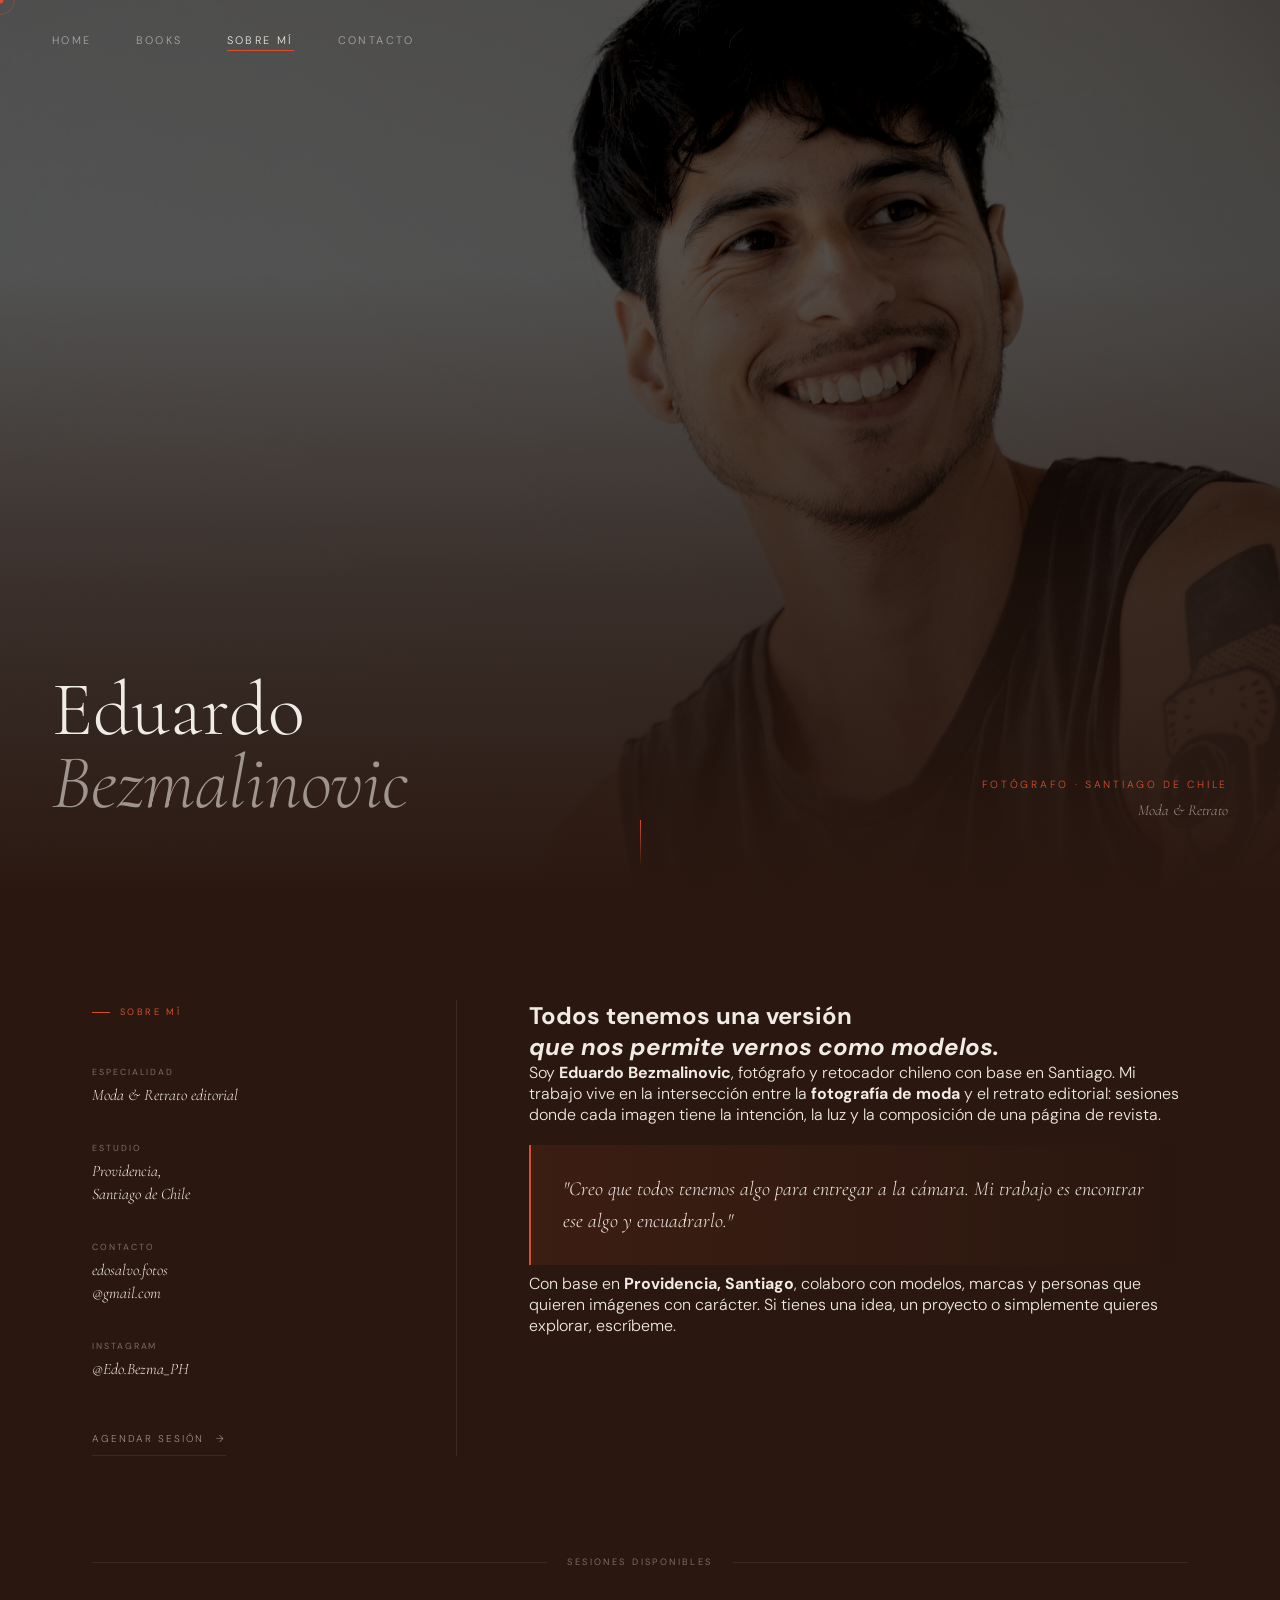
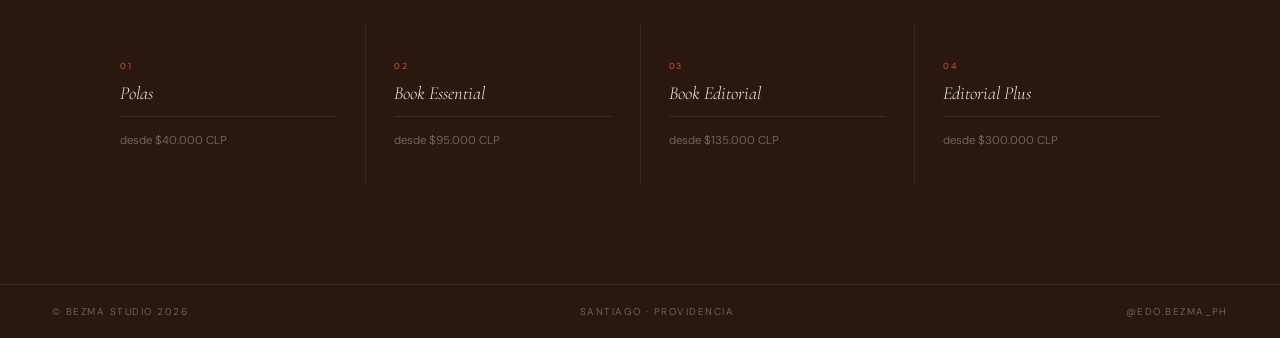
==== commit 31e70d0e: "yo" ====
--- a/about/index.html
+++ b/about/index.html
@@ -100,6 +100,7 @@
       -webkit-font-smoothing: antialiased;
       min-height: 100vh;
       cursor: none;
+      overflow-y: auto !important;
     }
 
     /* ── CURSOR ──────────────────────────── */
@@ -256,6 +257,7 @@
       letter-spacing: 0.24em;
       text-transform: uppercase;
       color: var(--text-muted);
+      display: none;
     }
 
     @keyframes scrollPulse {
@@ -613,7 +615,7 @@
         Ideal: vertical u horizontal, mín 1440×900px, foco en el rostro/cuerpo.
       -->
       <img class="about-hero__img"
-           src="/images/yo.jpg"
+           src="/images/yo3.jpg"
            alt="Eduardo Bezmalinovic — Fotógrafo de moda y retrato, Bezma Studio Santiago"
            loading="eager">
 
@@ -688,11 +690,12 @@
              y descomenta el bloque "VERSIÓN ORIGINAL" al final.
         ════════════════════════════════════ -->
         <h2 class="bio-heading" id="bio-heading">
-          La cámara revela<br>
-          <em>lo que ya estaba ahí.</em>
+          Todos tenemos una versión<br>
+          <em>que nos permite vernos como modelos.</em>
         </h2>
 
         <div class="bio-body">
+          
           <p>
             Soy <strong>Eduardo Bezmalinovic</strong>, fotógrafo y retocador chileno
             con base en Santiago. Mi trabajo vive en la intersección entre
@@ -707,15 +710,6 @@
               Mi trabajo es encontrar ese algo y encuadrarlo."
             </p>
           </div>
-
-          <p>
-            Cada sesión empieza mucho antes de llegar al estudio.
-            Trabajo el <strong>concepto, el moodboard y la dirección de poses</strong>
-            para que el día de la sesión puedas relajarte y simplemente
-            ser tú — en tu versión más estilizada.
-            El resultado no es solo una foto: es una narrativa visual
-            construida a tu medida.
-          </p>
 
           <p>
             Con base en <strong>Providencia, Santiago</strong>,
--- a/style.css
+++ b/style.css
@@ -27,6 +27,9 @@
 
 html {
   scroll-behavior: smooth;
+}
+html, body, a, button, [role="button"] {
+  cursor: none;
 }
 
 body {
@@ -197,7 +200,7 @@
   aspect-ratio: 9 / 16; /* proporción vertical 1080×1920 */
   object-fit: cover;
   transition: transform var(--transition-base);
-  cursor: pointer;
+  cursor: none;
   display: block;
 }
 
@@ -263,11 +266,11 @@
   position: relative;
   overflow: hidden;
   width: 100%;
-  cursor: grab;
+  cursor: none;
 }
 
 .editorial-wrapper:active {
-  cursor: grabbing;
+  cursor: none;
 }
 
 .editorial-track {
@@ -392,6 +395,7 @@
     overflow-y: auto;
     height: auto;
   }
+  
 
   .about-section {
     height: auto;
@@ -705,4 +709,10 @@
 .modal.is-open .modal-content {
   transform: translateY(0);
   opacity: 1;
+}
+
+@media (hover: none) and (pointer: coarse) {
+  #cursor, #cursor-ring {
+    display: none;
+  }
 }
